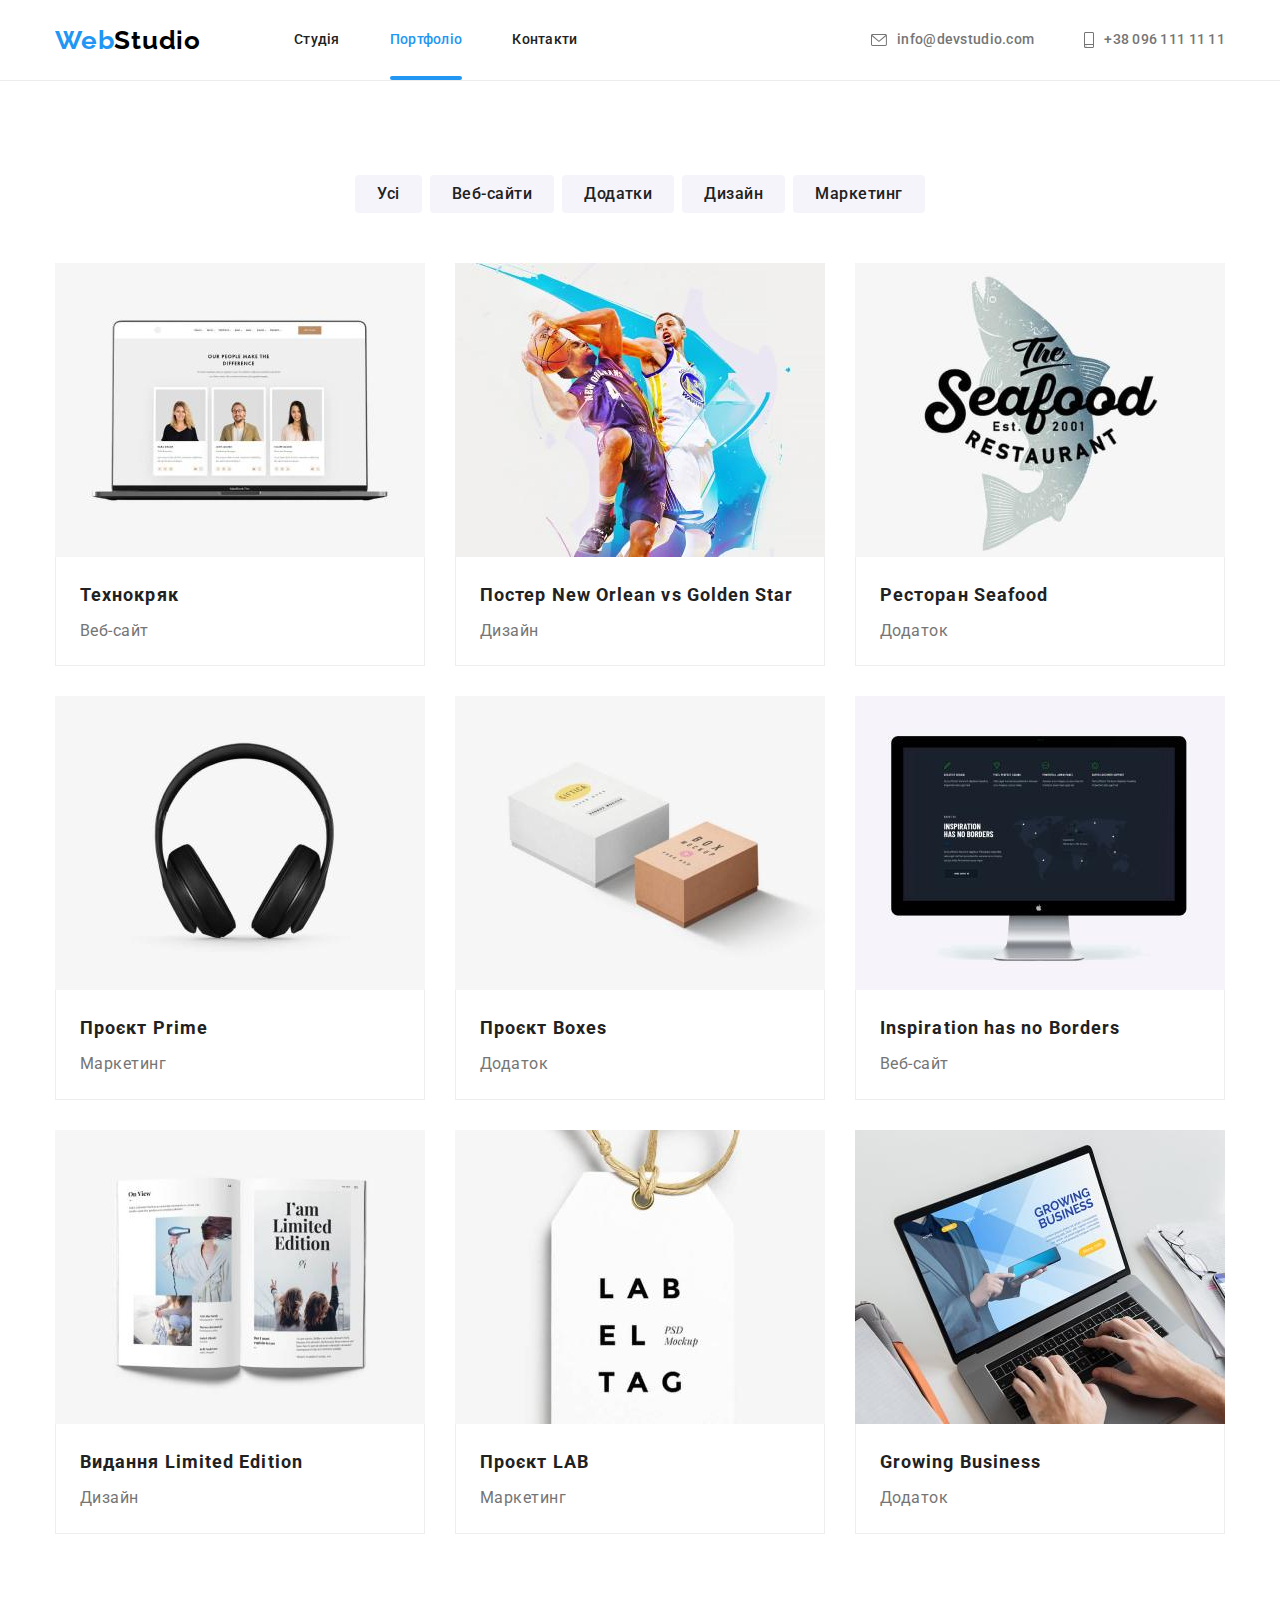
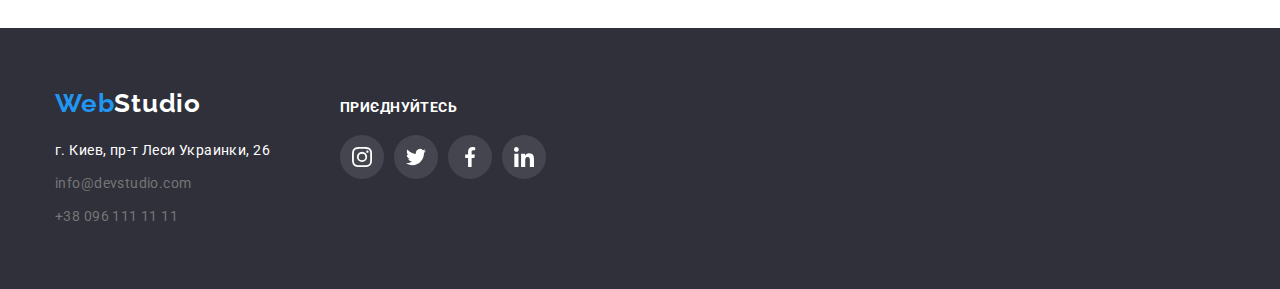
==== portfolio.html @ 99344c1c "створив новий репозиторій" ====
<!DOCTYPE html>
<html lang="uk">
<head>
    <meta charset="UTF-8">
    <meta http-equiv="X-UA-Compatible" content="IE=edge">
    <meta name="viewport" content="width=device-width, initial-scale=1.0">
    <title>Document</title>
    <link href="https://fonts.googleapis.com/css2?family=Raleway:wght@700&family=Roboto:wght@400;500;700;900&display=swap"
        rel="stylesheet">
    <link rel="stylesheet" href="https://cdnjs.cloudflare.com/ajax/libs/modern-normalize/1.1.0/modern-normalize.min.css">
    <link rel="stylesheet" href="./css/styles.css">
</head>
<body>
    <header>
        <!--Шапка сайту-->
        <div class="container main-nav">
        <nav class="main-nav">
        <a class="logo-link-header" href="./index.html"><span class="logo-link">Web</span>Studio</a>
        <ul class="social-links list">
            <li class="item"><a class="link" href="./index.html">Студія</a></li>
            <li class="item"><a class="link current" href="./portfolio.html">Портфоліо</a></li>
            <li class="item"><a class="link" href="">Контакти</a></li>
        </ul>
        </nav>
        <ul class="contacts-link list">
            <li class="item">
                <a class="contacts" href="mailto:info@devstudio.com">
                <svg class="envelope" width="16px" height="12px">
                    <use href="./images/symbol-defs.svg#envelope"></use>
                </svg>
                 info@devstudio.com</a></li>
            <li class="item"><a class="contacts" href="tel:+380961111111">
                <svg class="smartphone" width="10px" height="16px">
                    <use href="./images/symbol-defs.svg#smartphone"></use>
                </svg>
                +38 096 111 11 11</a></li>
        </ul>
        </div>
    </header>
    <main>
        <section class="section">
            <div class="container">
        <h1 class="visually-hidden">Наші роботи</h1>     
             <!-- Кнопки -->
            <ul class="filters">
                <li class="item"><button class="filters-button" type="button">Усі</button></li>
                <li class="item"><button class="filters-button" type="button">Веб-сайти</button></li>
                <li class="item"><button class="filters-button" type="button">Додатки</button></li>
                <li class="item"><button class="filters-button" type="button">Дизайн</button></li>
                <li class="item"><button class="filters-button" type="button">Маркетинг</button></li>
            </ul>

            <!-- Портфоліо -->

        <ul class="work-list">
            <li class="item">
                <a href="" class="work-link">
                <img src="./images/portfolio1.jpg" alt="Технокряк" width="370" class="work-list-img">
                <div class="content-box">
                <h2 class="work-items">Технокряк</h2>
                <p class="text">Веб-сайт</p>
                </div>
            </a>
            </li>
            <li class="item">
                <a href="" class="work-link">
                <img src="./images/portfolio2.jpg" alt="Постер New Orlean vs Golden Star" width="370">
                <div class="content-box">
                <h2 class="work-items">Постер New Orlean vs Golden Star</h2>
                <p class="text">Дизайн</p>
                </div>
            </a>
            </li>
            <li class="item">
                <a href="" class="work-link">
                <img src="./images/portfolio3.jpg" alt="Ресторан Seafood" width="370">
                <div class="content-box">
                <h2 class="work-items">Ресторан Seafood</h2>
                <p class="text">Додаток</p>
                </div>
            </a>
            </li>
            <li class="item">
                <a href="" class="work-link">
                <img src="./images/portfolio4.jpg" alt="Проєкт Prime" width="370">
                <div class="content-box">
                <h2 class="work-items">Проєкт Prime</h2>
                <p class="text">Маркетинг</p>
                </div>
            </a>
            </li>
            <li class="item">
                <a href="" class="work-link">
                <img src="./images/portfolio5.jpg" alt="Проєкт Boxes" width="370">
                <div class="content-box">
                <h2 class="work-items">Проєкт Boxes</h2>
                <p class="text">Додаток</p>
                </div>
            </a>
            </li>
            <li class="item">
                <a href="" class="work-link">
                <img src="./images/portfolio6.jpg" alt="Inspiration has no Borders" width="370">
                <div class="content-box">
                <h2 class="work-items">Inspiration has no Borders</h2>
                <p class="text">Веб-сайт</p>
                </div>
            </a>
            </li>
            <li class="item">
                <a href="" class="work-link">
                <img src="./images/portfolio7.jpg" alt="Видання Limited Edition" width="370">
                <div class="content-box">
                <h2 class="work-items">Видання Limited Edition</h2>
                <p class="text">Дизайн</p>
                </div>
            </a>
            </li>
            <li class="item">
                <a href="" class="work-link">
                <img src="./images/portfolio8.jpg" alt="Проєкт LAB" width="370">
                <div class="content-box">
                <h2 class="work-items">Проєкт LAB</h2>
                <p class="text">Маркетинг</p>
                </div>
            </a>
            </li>
            <li class="item">
                <a href="" class="work-link">
                <img src="./images/portfolio9.jpg" alt="Growing Business" width="370">
                <div class="content-box">
                <h2 class="work-items">Growing Business</h2>
                <p class="text">Додаток</p>
                </div>
            </a>
            </li>
        </ul>
        </div>
    </section>
</main>

   <!-- Підвал -->

<footer>
    <div class="container footer">
        <div class="adress-footer">
    <a class="logo-link-footer" href="./index.html"><span class="logo-link">Web</span>Studio</a>
    <address class="address-link-footer">
        <ul class="link-footer list">
        <li class="item"><a class="second-link link" href="https://goo.gl/maps/CPtrU1FHBa2aNyZL9" target="_blank" rel="noopener noreferrer nofollow">г. Киев, пр-т Леси
            Украинки, 26</a></li>
        <li class="item"><a class="link" href="mailto:info@devstudio.com" lang="en">info@devstudio.com</a></li>
        <li class="item"><a class="link" href="tel:+380961111111">+38 096 111 11 11</a></li>
        </ul>
    </address>
    </div>
    <div class="social-footer">
        <p class="text">ПРИЄДНУЙТЕСЬ</p>
<ul class="social-footer-list">
<li class="item"> <a href="" class="social-footer-link"> <svg class="social-footer-icon" width="20px" height="20px">
    <use href="./images/symbol-defs.svg#instagram"></use>
</svg> </a> </li>
<li class="item"> <a href="" class="social-footer-link"> <svg class="social-footer-icon" width="20px" height="20px">
    <use href="./images/symbol-defs.svg#twitter"></use>
</svg> </a> </li>
<li class="item"> <a href="" class="social-footer-link"> <svg class="social-footer-icon" width="20px" height="20px">
    <use href="./images/symbol-defs.svg#facebook"></use>
</svg> </a> </li>
<li class="item"> <a href="" class="social-footer-link"> <svg class="social-footer-icon" width="20px" height="20px">
    <use href="./images/symbol-defs.svg#linkedin"></use>
</svg> </a> </li>
</ul>
    </div>
</div>
</footer>

</body>
</html>
---- css/styles.css ----
:root {
  --accent-color: #2196f3;
  --primary-whit-color: #ffffff;
  --titel-text-color: #212121;
  --primary-text-color: #757575;
  --primary-black-color: #000000;
  --secondary-beckground-color: #2f303a;
  --team-background-color: #f5f4fa;
  --button-background-color: #188ce8;
}

html {
  box-sizing: border-box;
}

body {
  background-color: var(--primary-whit-color);
  color: var(--primary-text-color);
  font-family: Roboto, sans-serif;
}

.container {
  width: 1200px;
  padding-left: 15px;
  padding-right: 15px;
  margin-left: auto;
  margin-right: auto;
}

.section {
  padding-top: 94px;
  padding-bottom: 94px;
}

img {
  display: block;
}

h1,
h2,
h3,
ul,
p {
  padding: 0;
  margin: 0;
  list-style: none;
}

header {
  border-bottom: 1px Solid #ececec;
}

/* logo */

.logo-link {
  color: var(--accent-color);
}
.logo-link-header {
  font-family: Raleway, cursive;
  color: var(--primary-black-color);
  text-decoration: none;
  font-weight: 700;
  font-size: 26px;
  line-height: 1.19;
  letter-spacing: 0.03em;
}
/* site-nav */

.main-nav {
  display: flex;
  align-items: center;
}

.social-links {
  display: flex;
  margin-left: 93px;
}

.social-links .item:not(:last-child) {
  margin-right: 50px;
}

.social-links .link {
  display: block;
  padding-top: 32px;
  padding-bottom: 32px;
  position: relative;

  color: var(--titel-text-color);

  text-decoration: none;
  list-style-type: none;
  font-weight: 500;
  font-size: 14px;
  line-height: 1.14;
  letter-spacing: 0.02em;
}

.link.current {
  color:var(--accent-color)
}

.link.current::after {
  content: "";
  display: block;
  border-radius: 2px;
  background-color: var(--accent-color);
  position: absolute;
  bottom: 0;
  left: 0;
  width: 100%;
  height: 4px;
}

.social-links .link:hover,
.social-links .link:focus {
  color: var(--accent-color);
}

/*contacts link*/

.contacts-link {
  display: flex;
  margin-left: auto;
  align-items: center;
}

.contacts-link .item:not(:last-child) {
  margin-right: 50px;
}

.contacts-link .contacts {
  display: flex;
  padding-top: 32px;
  padding-bottom: 32px;
  align-items: center;

  color: var(--primary-text-color);
  text-decoration: none;
  font-weight: 500;
  font-size: 14px;
  line-height: 1.14;
  letter-spacing: 0.02em;
}
.contacts-link .contacts:hover,
.contacts-link .contacts:focus {
  color: var(--accent-color);
}

.contacts-link .contacts:hover .envelope,
.contacts-link .contacts:focus .envelope {
  fill: var(--accent-color);
}

.contacts-link .contacts:hover .smartphone,
.contacts-link .contacts:focus .smartphone {
  fill: var(--accent-color);
}

.envelope {
  fill: var(--primary-text-color);
  margin-right: 10px;
}

.smartphone {
  fill: var(--primary-text-color);
  margin-right: 10px;
}
/* Герой */

.hero {
  max-width: 1600px;
  margin-left: auto;
  margin-right: auto;
  background-image: linear-gradient(
      to right,
      rgba(47, 48, 58, 0.4),
      rgba(47, 48, 58, 0.4)
    ),
    url(../images/teampng.png);
  background-color: var(--secondary-beckground-color);
  background-repeat: no-repeat;
  background-size: cover;
  text-align: center;
  padding-top: 200px;
  padding-bottom: 200px;
}
.hero .hero-titel {
  color: var(--primary-whit-color);
  font-weight: 900;
  font-size: 44px;
  line-height: 1.36;
  letter-spacing: 0.06em;
  text-transform: uppercase;
  margin-bottom: 30px;
  width: 696px;
  margin-left: auto;
  margin-right: auto;
}

/* button */

.hero .hero-button {
  background-color: var(--accent-color);
  color: var(--primary-whit-color);
  font-family: inherit;
  font-weight: 700;
  font-size: 16px;
  line-height: 1.8;
  display: inline-block;
  align-items: center;
  text-align: center;
  cursor: pointer;
  padding: 10px 32px;
  border-radius: 4px;
  border: 0;
  min-width: 152px;
}

.hero .hero-button:hover,
.hero .hero-button:focus {
  background-color: var(--button-background-color);
}
/* Команда */

.section-team {
  background-color: var(--team-background-color);
}

.section-titel {
  color: var(--titel-text-color);
  font-weight: 700;
  font-size: 36px;
  line-height: 1.16;
  text-align: center;
  letter-spacing: 0.03em;
  margin-bottom: 50px;
}

.visually-hidden {
  position: absolute;
  white-space: nowrap;
  width: 1px;
  height: 1px;
  overflow: hidden;
  border: 0;
  padding: 0;
  clip: rect(0 0 0 0);
  clip-path: inset(50%);
  margin: -1px;
}

.team-social-list {
  display: flex;
  justify-content: center;
  gap: 10px;
  margin-bottom: 30px;
}

.team-social-list .item .social-link {
  display: flex;
  width: 44px;
  height: 44px;
  align-items: center;
  justify-content: center;
  border-radius: 50%;
  fill: #AFB1B8;
}

.team-social-list .social-link:hover,
.team-social-list .social-link:focus {
  background-color: var(--accent-color);
  fill: var(--primary-whit-color);
}

/* features */

.features {
  padding-bottom: 0;
}

.features-list {
  display: flex;
  justify-content: center;
}

.features-list .item {
  width: 270px;
}

.features-list .item:not(:last-child) {
  margin-right: 30px;
}

.features-list .item::before {
  display: block;
  content: "";
  height: 120px;
  background-position: center;
  background-repeat: no-repeat;
  background-color: var(--team-background-color);
  margin-bottom: 30px;
}

.features-list .icon-antenna::before {
  background-image: url(../images/antenna.svg);
}

.features-list .icon-clock::before {
  background-image: url(../images/clock.svg);
}

.features-list .icon-diagram::before {
  background-image: url(../images/diagram.svg);
}

.features-list .icon-astronaut::before {
  background-image: url(../images/astronaut.svg);
}

.features-list-titel {
  color: var(--titel-text-color);
  font-weight: 700;
  font-size: 14px;
  line-height: 1.14;
  letter-spacing: 0.03em;
  text-transform: uppercase;
  margin-bottom: 10px;
}

.features-list .text {
  font-size: 14px;
  line-height: 1.71;
  letter-spacing: 0.03em;
}

/* Можливості */

.about-list {
  display: flex;
  justify-content: center;
}

.about-list .item {
  width: 370px;
}

.about-list .item:not(:last-child) {
  margin-right: 30px;
}

/* Команда */

.team-list {
  display: flex;
  justify-content: center;
  
}

.team {
  color: var(--titel-text-color);
  font-weight: 500;
  font-size: 16px;
  line-height: 1.18;
  text-align: center;
  letter-spacing: 0.03em;
  margin-bottom: 10px;
}

.team-img {
  margin-bottom: 30px;
}

.team-list .text {
  font-size: 16px;
  line-height: 1.18;
  text-align: center;
  letter-spacing: 0.03em;
  margin-bottom: 30px;
}

.team-list .team-item {
  background-color: var(--primary-whit-color);
  box-shadow: 0px 1px 3px rgba(0, 0, 0, 0.12), 0px 1px 1px rgba(0, 0, 0, 0.14),
    0px 2px 1px rgba(0, 0, 0, 0.2);
}

.team-list .team-item:not(:last-child) {
  margin-right: 30px;
}

/* Наші клієнти*/

.clients-list {
  display: flex;
  justify-content:center;
  gap: 30px;
}

.clients-link {
  display: flex;
  justify-content:center;
  align-items:center;
  width: 170px;
  height: 92px;
  border: 1px solid #AFB1B8;
  border-radius: 4px;
  fill: #AFB1B8;
}

.clients-link:hover ,
.clients-link:focus {
  fill: var(--accent-color);
  border: 1px solid var(--accent-color);
}

/* portfolio */

.filters {
  display: flex;
  justify-content: center;
  margin-bottom: 50px;
}

.filters .item:not(:last-child) {
  margin-right: 8px;
}

.filters .filters-button {
  background-color: #f5f4fa;
  color: var(--titel-text-color);
  font-weight: 500;
  font-size: 16px;
  line-height: 1.6;
  text-align: center;
  letter-spacing: 0.03em;
  font-family: inherit;
  cursor: pointer;
  padding: 6px 22px;
  border-radius: 4px;
  border: 0;
}

.filters .filters-button:hover,
.filters .filters-button:focus {
  background-color: var(--accent-color);
  color: var(--primary-whit-color);
}

.work-list {
  display: flex;
  flex-wrap: wrap;
}

.work-list .item {
  margin-right: 30px;
  margin-bottom: 30px;
  margin-bottom: 30px;
  width: 370px;
}

.work-list .item:nth-child(3n) {
  margin-right: 0;
}

.work-list .item:nth-last-child(-n + 3) {
  margin-bottom: 0;
}

.work-items {
  color: var(--titel-text-color);
  font-weight: 700;
  font-size: 18px;
  line-height: 2;
  letter-spacing: 0.06em;
  margin-bottom: 4px;
}

.work-list .text {
  font-size: 16px;
  line-height: 1.8;
  letter-spacing: 0.03em;
}

.content-box {
  padding: 20px 24px;
  border: 1px solid #eeeeee;
  border-top: 0;
}

li {
  list-style-type: none;
}

.work-link {
  display: block;
  text-decoration: none;
  color: inherit;
}

.work-link:hover,
.work-link:focus {
  box-shadow: 0px 1px 1px rgba(0, 0, 0, 0.12), 0px 4px 4px rgba(0, 0, 0, 0.06), 1px 4px 6px rgba(0, 0, 0, 0.16);
}

/* footer */

footer {
  background-color: var(--secondary-beckground-color);
  padding-top: 60px;
  padding-bottom: 60px;
}

.footer {
  display: flex;
  align-items: baseline;
}

.adress-footer {
  margin-right: 70px;
}

.logo-link-footer {
  color: var(--primary-whit-color);
  font-family: Raleway, cursive;
  text-decoration: none;
  font-weight: 700;
  font-size: 26px;
  line-height: 1.19;
  letter-spacing: 0.03em;
  margin-bottom: 20px;
  display: block;
}

.link-footer .link {
  color: var(--primary-whit-color) 60%;
  text-decoration: none;
  font-size: 14px;
  line-height: 1.71;
  letter-spacing: 0.03em;
}

.link-footer .second-link {
  color: var(--primary-whit-color);
}

.link-footer {
  font-style: normal;
}

.link-footer .item:not(:last-child) {
  margin-bottom: 9px;
}

.social-footer-list {
  display:flex;
  gap: 10px;
  justify-content: center;
}

.social-footer-link {
  display: flex;
  align-items: center;
  justify-content: center;
  width: 44px;
  height: 44px;
  fill: var(--primary-whit-color);
  background-color: rgba(255, 255, 255, 0.1);
  border-radius: 50%;
}

.social-footer p {
  margin-bottom: 20px;
}

.social-footer-list .social-footer-link:hover,
.social-footer-list .social-footer-link:focus {
  background-color: var(--accent-color);
}

.social-footer .text {
  font-size: 14px;
  font-weight: 700;
  line-height: 16px;
  letter-spacing: 0.03em;
  text-transform: uppercase;
  color: #FFFFFF;
  
}
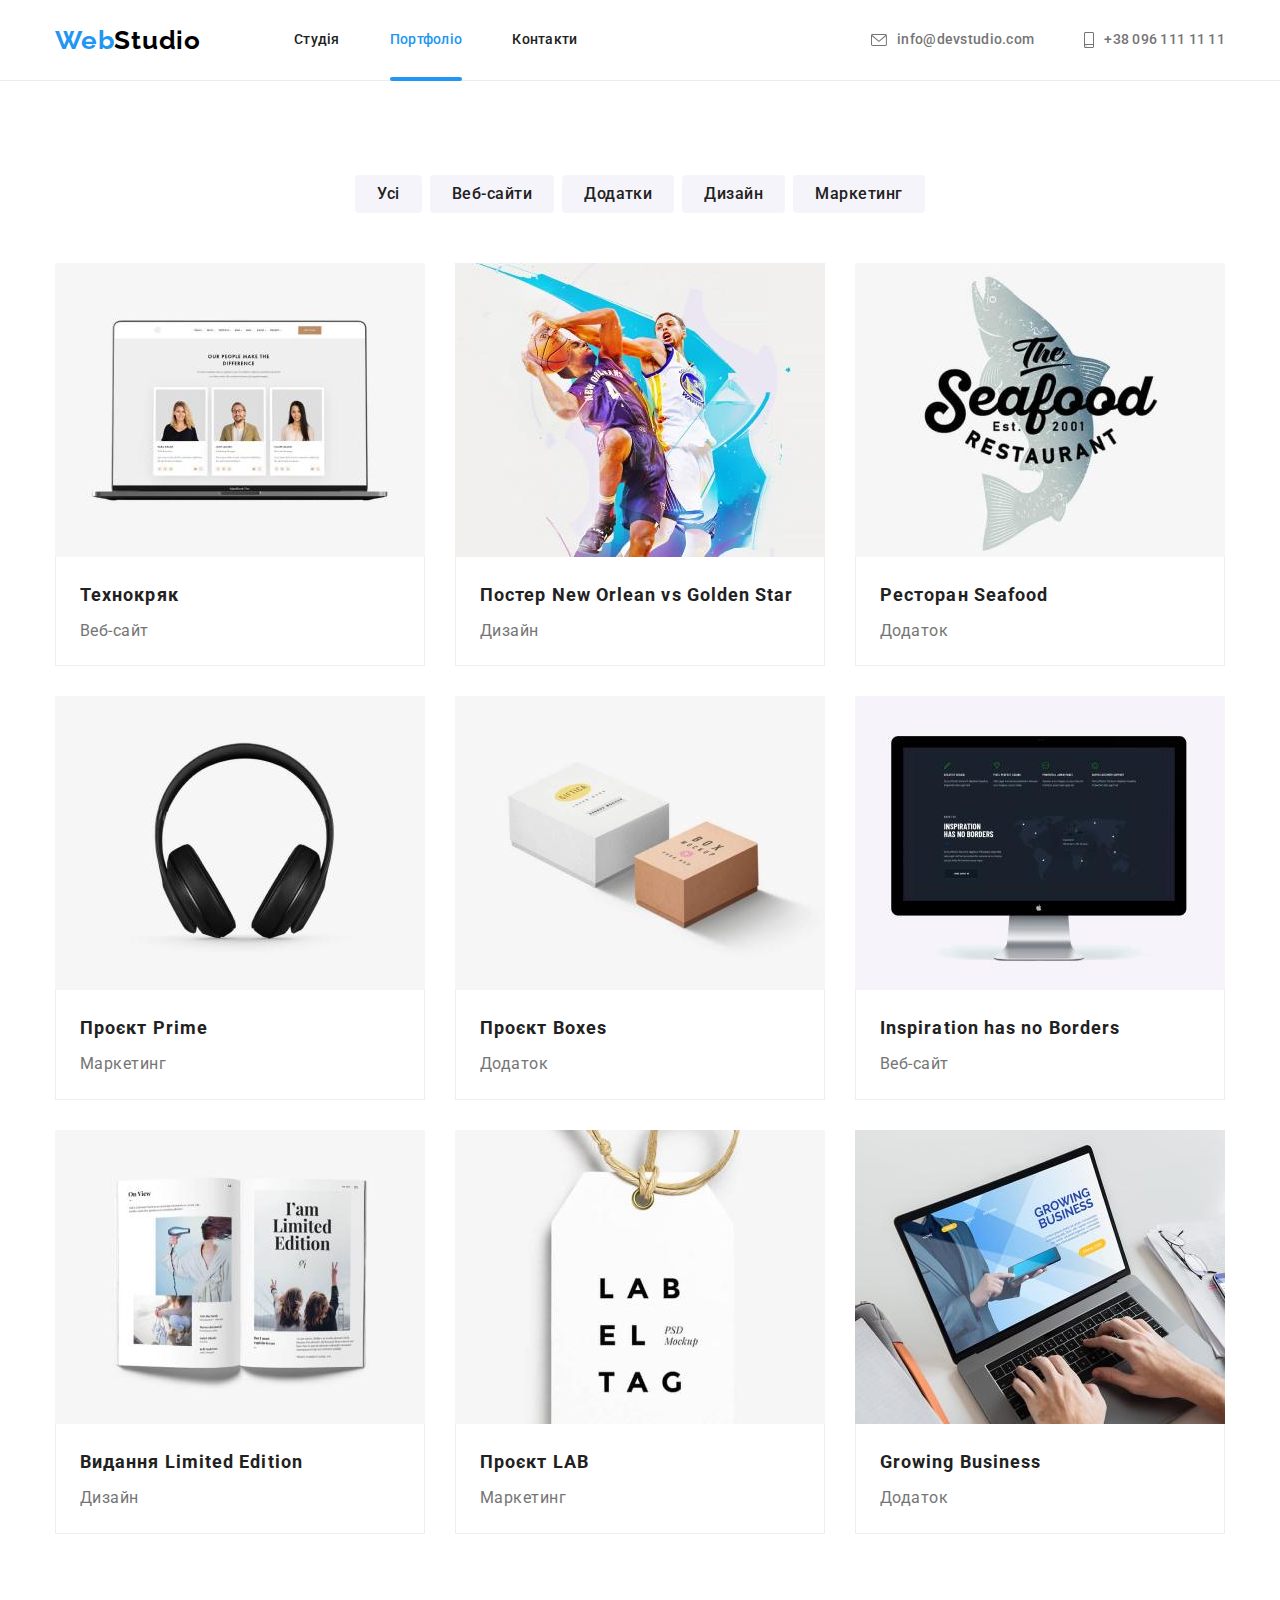
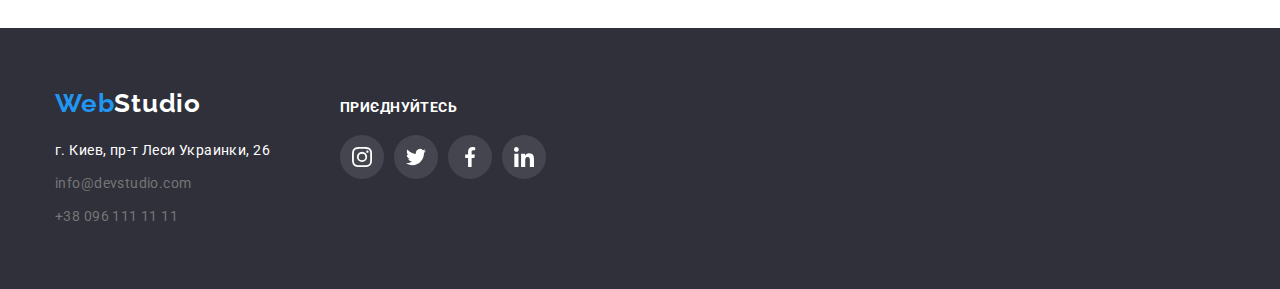
==== commit 849e0312: "додав анимовані властивості,модельне вікно" ====
--- a/portfolio.html
+++ b/portfolio.html
@@ -55,7 +55,12 @@
         <ul class="work-list">
             <li class="item">
                 <a href="" class="work-link">
+                    <div class="work-thump">
                 <img src="./images/portfolio1.jpg" alt="Технокряк" width="370" class="work-list-img">
+                <div class="overlay">
+                <p class="overlay-text">Ресурс пропонує комплексні пропозиції з різним рівнем функціоналу та сервісів. Все це дозволить відвідувачу отримати вичерпні відомості про компанію чи приватну особу.</p>
+            </div>
+            </div>
                 <div class="content-box">
                 <h2 class="work-items">Технокряк</h2>
                 <p class="text">Веб-сайт</p>
@@ -64,7 +69,12 @@
             </li>
             <li class="item">
                 <a href="" class="work-link">
+                    <div class="work-thump">
                 <img src="./images/portfolio2.jpg" alt="Постер New Orlean vs Golden Star" width="370">
+                <div class="overlay">
+                <p class="overlay-text">Ресурс пропонує комплексні пропозиції з різним рівнем функціоналу та сервісів. Все це дозволить відвідувачу отримати вичерпні відомості про компанію чи приватну особу.</p>
+            </div> 
+            </div>
                 <div class="content-box">
                 <h2 class="work-items">Постер New Orlean vs Golden Star</h2>
                 <p class="text">Дизайн</p>
@@ -73,7 +83,12 @@
             </li>
             <li class="item">
                 <a href="" class="work-link">
+                    <div class="work-thump">
                 <img src="./images/portfolio3.jpg" alt="Ресторан Seafood" width="370">
+                <div class="overlay">
+                <p class="overlay-text">Ресурс пропонує комплексні пропозиції з різним рівнем функціоналу та сервісів. Все це дозволить відвідувачу отримати вичерпні відомості про компанію чи приватну особу.</p>
+            </div>
+            </div>
                 <div class="content-box">
                 <h2 class="work-items">Ресторан Seafood</h2>
                 <p class="text">Додаток</p>
@@ -82,7 +97,12 @@
             </li>
             <li class="item">
                 <a href="" class="work-link">
+                    <div class="work-thump">
                 <img src="./images/portfolio4.jpg" alt="Проєкт Prime" width="370">
+                <div class="overlay">
+                <p class="overlay-text">Ресурс пропонує комплексні пропозиції з різним рівнем функціоналу та сервісів. Все це дозволить відвідувачу отримати вичерпні відомості про компанію чи приватну особу.</p>
+            </div>
+            </div>
                 <div class="content-box">
                 <h2 class="work-items">Проєкт Prime</h2>
                 <p class="text">Маркетинг</p>
@@ -91,7 +111,12 @@
             </li>
             <li class="item">
                 <a href="" class="work-link">
+                    <div class="work-thump">
                 <img src="./images/portfolio5.jpg" alt="Проєкт Boxes" width="370">
+                <div class="overlay">
+                <p class="overlay-text">Ресурс пропонує комплексні пропозиції з різним рівнем функціоналу та сервісів. Все це дозволить відвідувачу отримати вичерпні відомості про компанію чи приватну особу.</p>
+            </div>
+            </div>
                 <div class="content-box">
                 <h2 class="work-items">Проєкт Boxes</h2>
                 <p class="text">Додаток</p>
@@ -100,7 +125,12 @@
             </li>
             <li class="item">
                 <a href="" class="work-link">
+                    <div class="work-thump">
                 <img src="./images/portfolio6.jpg" alt="Inspiration has no Borders" width="370">
+                <div class="overlay">
+                <p class="overlay-text">Ресурс пропонує комплексні пропозиції з різним рівнем функціоналу та сервісів. Все це дозволить відвідувачу отримати вичерпні відомості про компанію чи приватну особу.</p>
+            </div>
+            </div>
                 <div class="content-box">
                 <h2 class="work-items">Inspiration has no Borders</h2>
                 <p class="text">Веб-сайт</p>
@@ -109,7 +139,12 @@
             </li>
             <li class="item">
                 <a href="" class="work-link">
+            <div class="work-thump">
                 <img src="./images/portfolio7.jpg" alt="Видання Limited Edition" width="370">
+                <div class="overlay">
+                <p class="overlay-text">Ресурс пропонує комплексні пропозиції з різним рівнем функціоналу та сервісів. Все це дозволить відвідувачу отримати вичерпні відомості про компанію чи приватну особу.</p>
+            </div>   
+            </div>
                 <div class="content-box">
                 <h2 class="work-items">Видання Limited Edition</h2>
                 <p class="text">Дизайн</p>
@@ -118,7 +153,12 @@
             </li>
             <li class="item">
                 <a href="" class="work-link">
+                    <div class="work-thump">
                 <img src="./images/portfolio8.jpg" alt="Проєкт LAB" width="370">
+                <div class="overlay">
+                <p class="overlay-text">Ресурс пропонує комплексні пропозиції з різним рівнем функціоналу та сервісів. Все це дозволить відвідувачу отримати вичерпні відомості про компанію чи приватну особу.</p>
+            </div>  
+            </div>
                 <div class="content-box">
                 <h2 class="work-items">Проєкт LAB</h2>
                 <p class="text">Маркетинг</p>
@@ -127,7 +167,13 @@
             </li>
             <li class="item">
                 <a href="" class="work-link">
+                    <div class="work-thump">
                 <img src="./images/portfolio9.jpg" alt="Growing Business" width="370">
+                <div class="overlay">
+                <p class="overlay-text">Ресурс пропонує комплексні пропозиції з різним рівнем функціоналу та сервісів. Все це дозволить відвідувачу отримати вичерпні відомості про компанію чи приватну особу.</p>
+            </div>
+                
+                    </div>
                 <div class="content-box">
                 <h2 class="work-items">Growing Business</h2>
                 <p class="text">Додаток</p>
--- a/css/styles.css
+++ b/css/styles.css
@@ -7,6 +7,9 @@
   --secondary-beckground-color: #2f303a;
   --team-background-color: #f5f4fa;
   --button-background-color: #188ce8;
+
+  --timing-functoin: cubic-bezier(0.4, 0, 0.2, 1);
+  --trinsit-time: 250ms;
 }
 
 html {
@@ -94,6 +97,7 @@
   font-size: 14px;
   line-height: 1.14;
   letter-spacing: 0.02em;
+  transition: color var(--trinsit-time) var(--timing-functoin);
 }
 
 .link.current {
@@ -106,7 +110,7 @@
   border-radius: 2px;
   background-color: var(--accent-color);
   position: absolute;
-  bottom: 0;
+  bottom: -1px;
   left: 0;
   width: 100%;
   height: 4px;
@@ -141,6 +145,7 @@
   font-size: 14px;
   line-height: 1.14;
   letter-spacing: 0.02em;
+  transition: color var(--trinsit-time) var(--timing-functoin);
 }
 .contacts-link .contacts:hover,
 .contacts-link .contacts:focus {
@@ -160,11 +165,13 @@
 .envelope {
   fill: var(--primary-text-color);
   margin-right: 10px;
+  transition: fill var(--trinsit-time) var(--timing-functoin);
 }
 
 .smartphone {
   fill: var(--primary-text-color);
   margin-right: 10px;
+  transition: fill var(--trinsit-time) var(--timing-functoin);
 }
 /* Герой */
 
@@ -215,12 +222,57 @@
   border-radius: 4px;
   border: 0;
   min-width: 152px;
+  transition: background-color var(--trinsit-time) var(--timing-functoin);
 }
 
 .hero .hero-button:hover,
 .hero .hero-button:focus {
   background-color: var(--button-background-color);
 }
+
+.backdrop {
+  position:fixed;
+  top: 0;
+  left: 0;
+  width: 100%;
+  height: 100%;
+  background-color: rgba(0, 0, 0, 0.2);
+  opacity: 1;
+  visibility: visible;
+  transition: opacity var(--trinsit-time) var(--timing-functoin);
+}
+
+.backdrop.is-hidden {
+  visibility: hidden;
+  opacity: 0;
+  pointer-events: none;
+}
+
+.modal {
+position: absolute;
+top: 50%;
+left: 50%;
+transform: translate(-50%, -50%) ;
+min-width: 528px;
+min-height: 581px;
+background-color: var(--primary-whit-color);
+} 
+
+.btn-close {
+  position: absolute;
+  display: flex;
+  align-items: center;
+  justify-content: center;
+  cursor: pointer;
+  width: 30px;
+  height: 30px;
+  top: 8px;
+  right: 8px;
+  border: 1px solid rgba(0, 0, 0, 0.1);
+  border-radius: 50%;
+  background-color: var(--primary-whit-color);
+}
+
 /* Команда */
 
 .section-team {
@@ -257,7 +309,7 @@
   margin-bottom: 30px;
 }
 
-.team-social-list .item .social-link {
+.team-social-list .social-link {
   display: flex;
   width: 44px;
   height: 44px;
@@ -265,6 +317,8 @@
   justify-content: center;
   border-radius: 50%;
   fill: #AFB1B8;
+  transition: background-color var(--trinsit-time) var(--timing-functoin),
+  fill var(--trinsit-time) var(--timing-functoin);
 }
 
 .team-social-list .social-link:hover,
@@ -349,6 +403,29 @@
   margin-right: 30px;
 }
 
+.about {
+  position: relative;
+}
+
+.about-text {
+  position: absolute;
+  bottom: 0;
+ 
+  color: var(--primary-whit-color);
+  background-color: rgba(47, 48, 58, 0.8);
+  width: 370px;
+  height: 70px;
+  padding-top: 27px;
+
+  font-size: 14px;
+  line-height: 16px;
+  
+  font-weight: 700;
+  text-align: center;
+  letter-spacing: 0.03em;
+  text-transform: uppercase;
+}
+
 /* Команда */
 
 .team-list {
@@ -406,6 +483,8 @@
   border: 1px solid #AFB1B8;
   border-radius: 4px;
   fill: #AFB1B8;
+  transition: fill var(--trinsit-time) var(--timing-functoin),
+  border var(--trinsit-time) var(--timing-functoin);
 }
 
 .clients-link:hover ,
@@ -439,6 +518,8 @@
   padding: 6px 22px;
   border-radius: 4px;
   border: 0;
+  transition: background-color var(--trinsit-time) var(--timing-functoin),
+  color var(--trinsit-time) var(--timing-functoin);
 }
 
 .filters .filters-button:hover,
@@ -496,11 +577,44 @@
   display: block;
   text-decoration: none;
   color: inherit;
+  transition: box-shadow var(--trinsit-time) var(--timing-functoin);
 }
 
 .work-link:hover,
 .work-link:focus {
   box-shadow: 0px 1px 1px rgba(0, 0, 0, 0.12), 0px 4px 4px rgba(0, 0, 0, 0.06), 1px 4px 6px rgba(0, 0, 0, 0.16);
+}
+
+.work-thump {
+  position: relative;
+  overflow: hidden;
+}
+
+.overlay {
+  position: absolute;
+  display: flex;
+  top:0;
+  left:0;
+  width: 100%;
+  height: 100%;
+
+  transform: translateY(101%);
+  backdrop-filter: blur(2px);
+  transition: transform var(--trinsit-time) var(--timing-functoin);
+}
+
+.work-link:hover .overlay {
+  transform: translateY(0);
+}
+
+.overlay-text {
+font-size: 18px;
+line-height: 28px;
+letter-spacing: 0.03em;
+padding: 63px 24px;
+
+color: var(--primary-whit-color);
+background: rgba(33, 150, 243, 0.9);
 }
 
 /* footer */
@@ -567,6 +681,7 @@
   fill: var(--primary-whit-color);
   background-color: rgba(255, 255, 255, 0.1);
   border-radius: 50%;
+  transition: background-color var(--trinsit-time) var(--timing-functoin);
 }
 
 .social-footer p {
